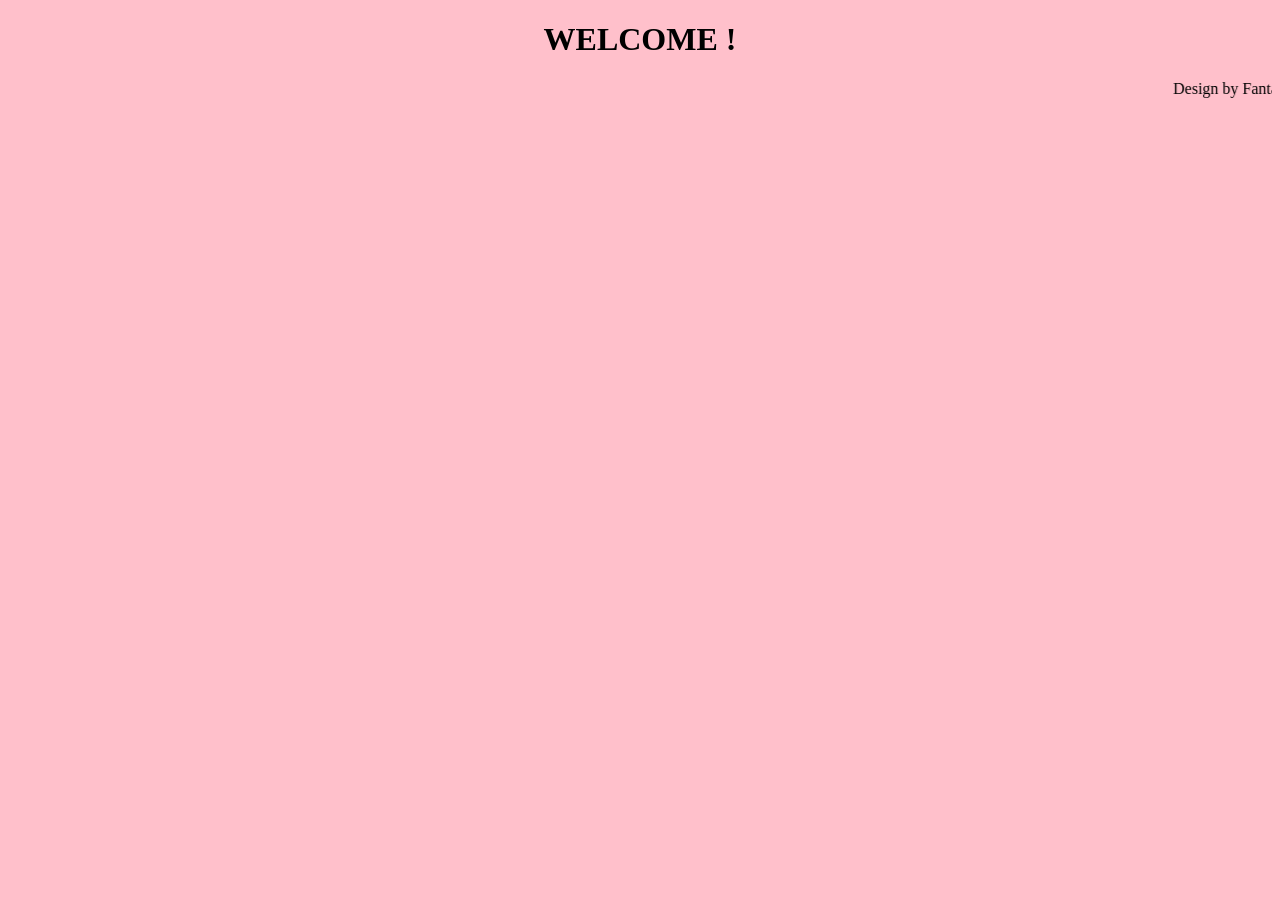
==== about.html @ 454a9cd2 "Create about.html" ====
<!DOCTYPE html>
<html lang="en">
  <head>
    <meta charset="UTF-8">
    <link rel="stylesheet" href="./style.css">
    <meta name="viewport" content="width=device-width, initial-scale=1.0">
    <title>Pen</title>
  </head>
  <body>
    <h1>WELCOME ! </h1>
    
  
    <marquee>Design by FantasticFour</marquee>
  </body>
</html>
---- style.css ----
ul{list-style-type-none;
  }

body{background-color: pink;
     border: 3 px solid gray;
  border-radius: 15 px; 
     padding:20 px 
    }

h1{text-align : center ;}

img {display: block;
  margin: auto;
  width: 30 %; 
    }
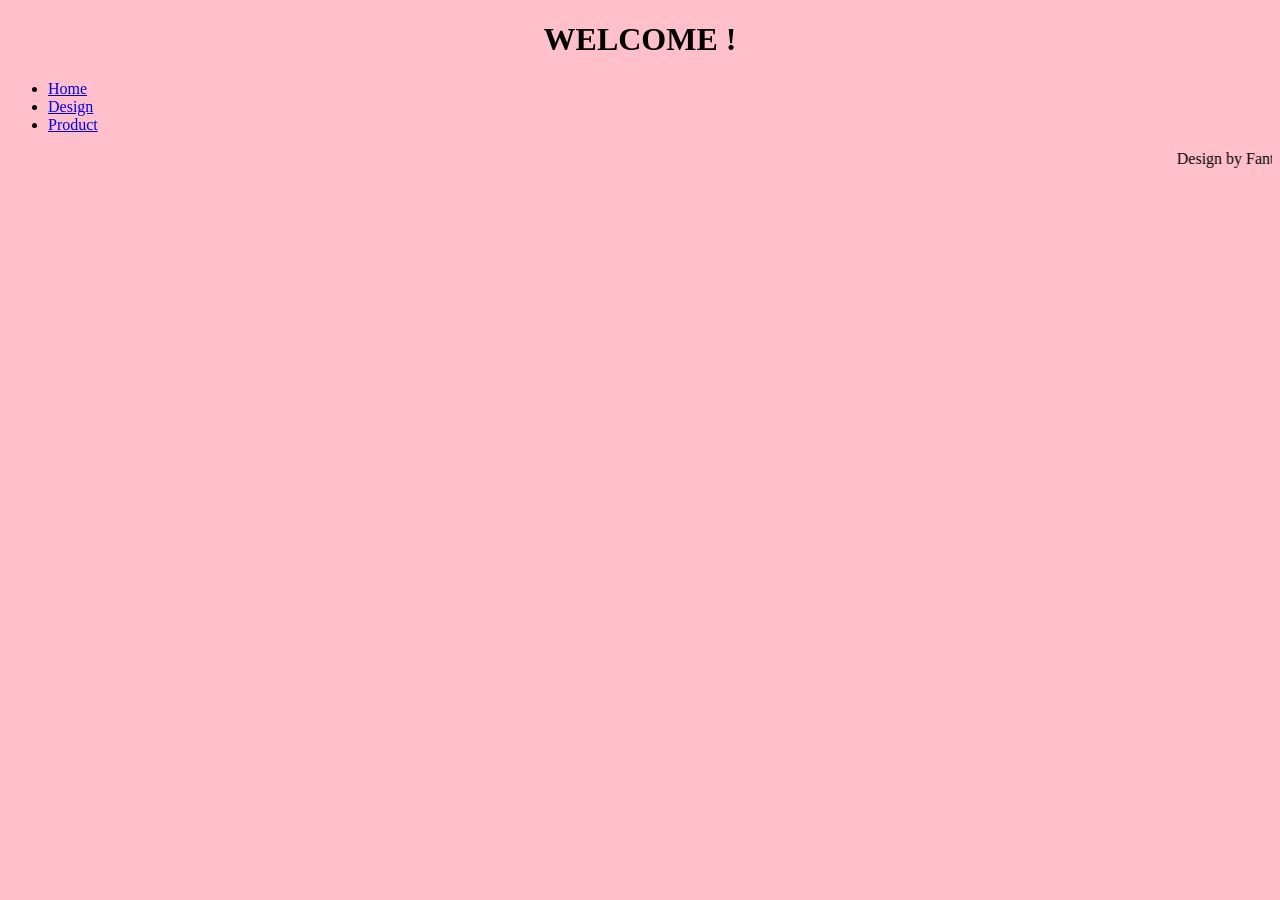
==== commit 8f06b929: "Update about.html" ====
--- a/about.html
+++ b/about.html
@@ -8,6 +8,11 @@
   </head>
   <body>
     <h1>WELCOME ! </h1>
+     <ul>
+      <li><a href="index.html">Home</a></li>
+       <li><a href="design.html">Design</a></li>
+       <li><a href="about.html">Product</a></li>
+    </ul>
     
   
     <marquee>Design by FantasticFour</marquee>
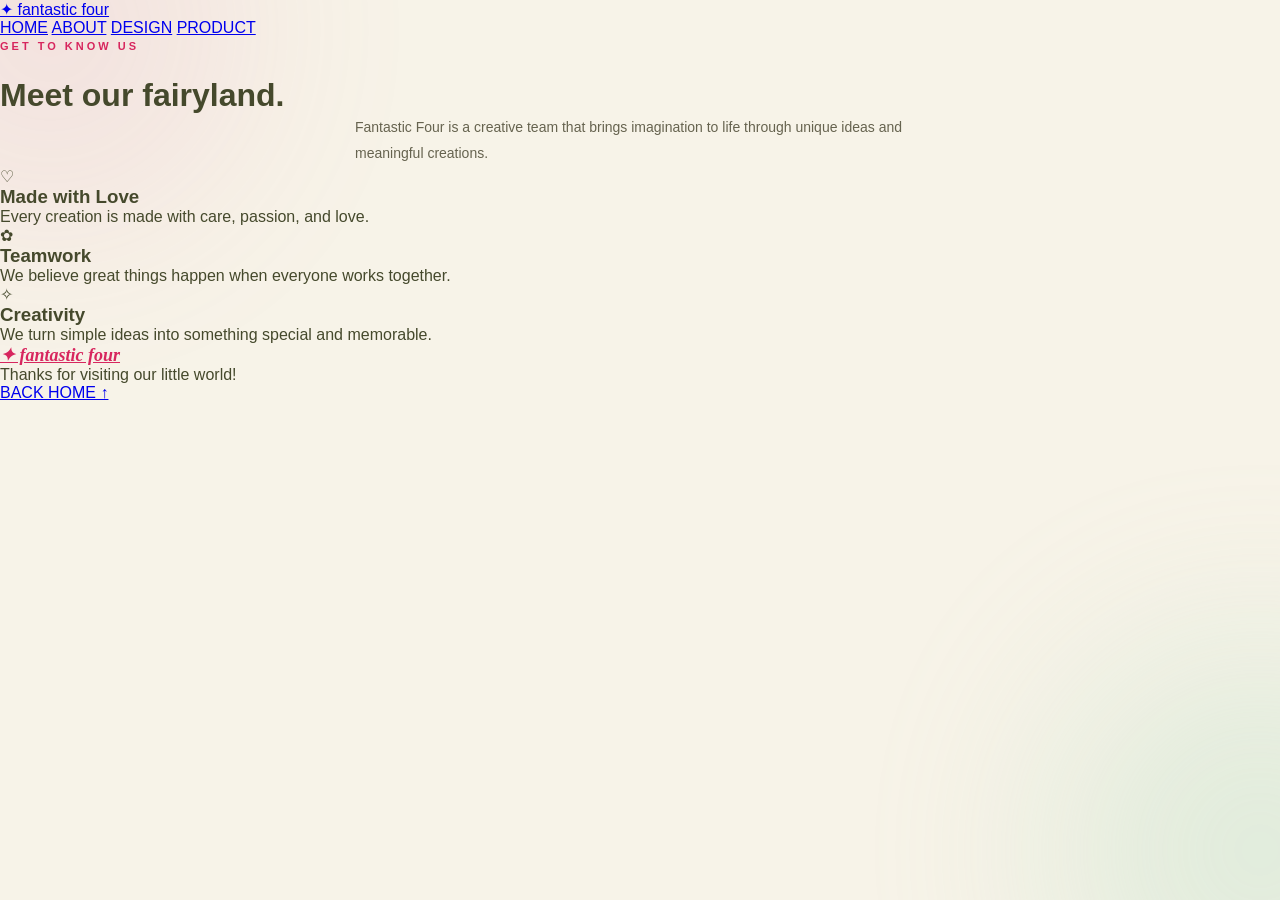
==== commit 10a66014: "Update about.html" ====
--- a/about.html
+++ b/about.html
@@ -1,20 +1,59 @@
 <!DOCTYPE html>
 <html lang="en">
-  <head>
-    <meta charset="UTF-8">
-    <link rel="stylesheet" href="./style.css">
-    <meta name="viewport" content="width=device-width, initial-scale=1.0">
-    <title>Pen</title>
-  </head>
-  <body>
-    <h1>WELCOME ! </h1>
-     <ul>
-      <li><a href="index.html">Home</a></li>
-       <li><a href="design.html">Design</a></li>
-       <li><a href="about.html">Product</a></li>
-    </ul>
-    
-  
-    <marquee>Design by FantasticFour</marquee>
-  </body>
+<head>
+  <meta charset="UTF-8">
+  <meta name="viewport" content="width=device-width, initial-scale=1.0">
+  <title>About Us | Fantastic Four</title>
+  <link rel="stylesheet" href="style.css">
+</head>
+<body>
+  <header class="site-header">
+    <a class="brand" href="index.html">✦ fantastic four</a>
+    <nav class="nav-pills">
+      <a class="nav-pill" href="index.html">HOME</a>
+      <a class="nav-pill active" href="about.html">ABOUT</a>
+      <a class="nav-pill" href="design.html">DESIGN</a>
+      <a class="nav-pill" href="product.html">PRODUCT</a>
+    </nav>
+  </header>
+
+  <main class="section-wrap intro-section">
+    <p class="eyebrow">GET TO KNOW US</p>
+    <h1>Meet our <span>fairyland.</span></h1>
+
+    <!-- P1: TULIS PERKENALAN FANTASTIC FOUR -->
+    <p class="section-description">
+      Fantastic Four is a creative team that brings imagination to life through unique ideas and meaningful creations.
+    </p>
+
+    <div class="value-grid">
+      <article class="value-card pink-card">
+        <span class="value-icon">♡</span>
+        <h3>Made with Love</h3>
+        <!-- P2: TULIS FILOSOFI PERTAMA -->
+        <p>Every creation is made with care, passion, and love.</p>
+      </article>
+
+      <article class="value-card green-card">
+        <span class="value-icon">✿</span>
+        <h3>Teamwork</h3>
+        <!-- P3: TULIS FILOSOFI KERJA SAMA -->
+        <p>We believe great things happen when everyone works together.</p>
+      </article>
+
+      <article class="value-card olive-card">
+        <span class="value-icon">✧</span>
+        <h3>Creativity</h3>
+        <!-- P4: TULIS FILOSOFI KREATIVITAS -->
+        <p>We turn simple ideas into something special and memorable.</p>
+      </article>
+    </div>
+  </main>
+
+  <footer class="site-footer">
+    <a class="footer-brand" href="index.html">✦ fantastic four</a>
+    <p>Thanks for visiting our little world!</p>
+    <a class="back-to-top" href="index.html">BACK HOME ↑</a>
+  </footer>
+</body>
 </html>
--- a/style.css
+++ b/style.css
@@ -1,15 +1,949 @@
-ul{list-style-type-none;
-  }
-
-body{background-color: pink;
-     border: 3 px solid gray;
-  border-radius: 15 px; 
-     padding:20 px 
-    }
-
-h1{text-align : center ;}
-
-img {display: block;
-  margin: auto;
-  width: 30 %; 
-    }
+/* =========================================
+   FANTASTIC FOUR - FAIRYCORE WEBSITE
+   ========================================= */
+
+/* COLOR PALETTE */
+
+:root {
+    --amaranth: #D7265E;
+    --thulian-pink: #DE6FA1;
+    --brook-green: #ACDCC0;
+    --chalk: #F7F3E8;
+    --pomelo-olive: #777B43;
+
+    --dark-olive: #45492C;
+    --soft-pink: #F9E5EC;
+    --white: #FFFCF7;
+}
+
+
+/* RESET */
+
+* {
+    margin: 0;
+    padding: 0;
+    box-sizing: border-box;
+}
+
+html {
+    scroll-behavior: smooth;
+    scroll-padding-top: 25px;
+}
+
+body {
+    min-height: 100vh;
+    background: var(--chalk);
+    color: var(--dark-olive);
+    font-family: "DM Sans", sans-serif;
+    overflow-x: hidden;
+    position: relative;
+}
+
+
+/* BACKGROUND */
+
+body::before {
+    content: "";
+    position: fixed;
+    width: 380px;
+    height: 380px;
+    top: -160px;
+    left: -140px;
+    border-radius: 50%;
+    background: var(--thulian-pink);
+    opacity: 0.13;
+    filter: blur(100px);
+    pointer-events: none;
+    z-index: -1;
+}
+
+body::after {
+    content: "";
+    position: fixed;
+    width: 400px;
+    height: 400px;
+    right: -180px;
+    bottom: -150px;
+    border-radius: 50%;
+    background: var(--brook-green);
+    opacity: 0.3;
+    filter: blur(100px);
+    pointer-events: none;
+    z-index: -1;
+}
+
+
+/* FLOATING SPARKLES */
+
+.sparkle {
+    position: fixed;
+    color: var(--thulian-pink);
+    pointer-events: none;
+    z-index: 0;
+    animation: twinkle 3s ease-in-out infinite;
+}
+
+.sparkle-1 {
+    top: 25%;
+    left: 4%;
+    font-size: 30px;
+}
+
+.sparkle-2 {
+    top: 65%;
+    right: 5%;
+    font-size: 24px;
+    animation-delay: 1s;
+}
+
+.sparkle-3 {
+    top: 15%;
+    right: 12%;
+    font-size: 19px;
+    animation-delay: 1.5s;
+}
+
+.sparkle-4 {
+    bottom: 12%;
+    left: 8%;
+    font-size: 25px;
+    animation-delay: 0.5s;
+}
+
+@keyframes twinkle {
+    0%, 100% {
+        opacity: 0.4;
+        transform: scale(0.85) rotate(0deg);
+    }
+
+    50% {
+        opacity: 1;
+        transform: scale(1.15) rotate(15deg);
+    }
+}
+
+
+/* NAVIGATION BAR */
+
+.navbar {
+    position: relative;
+    z-index: 5;
+    display: flex;
+    align-items: center;
+    justify-content: space-between;
+    gap: 25px;
+    padding: 25px 7%;
+}
+
+.logo {
+    display: flex;
+    align-items: center;
+    gap: 9px;
+    color: var(--amaranth);
+    text-decoration: none;
+    font-family: "Playfair Display", serif;
+    font-size: 22px;
+    font-weight: 700;
+    font-style: italic;
+    white-space: nowrap;
+}
+
+.logo-fairy {
+    font-size: 29px;
+    transition: transform 0.3s ease;
+}
+
+.logo:hover .logo-fairy {
+    transform: translateY(-4px) rotate(-10deg);
+}
+
+.logo-star {
+    color: var(--pomelo-olive);
+    font-size: 14px;
+}
+
+.nav-menu {
+    display: flex;
+    align-items: center;
+    justify-content: center;
+    gap: 5px;
+    padding: 6px;
+    border: 1px solid #777B4370;
+    border-radius: 100px;
+    background: #FFFCF7CC;
+    backdrop-filter: blur(12px);
+}
+
+.nav-btn {
+    padding: 11px 22px;
+    border-radius: 100px;
+    text-decoration: none;
+    color: var(--dark-olive);
+    font-size: 13px;
+    font-weight: 500;
+    transition: all 0.3s ease;
+}
+
+.nav-btn:hover,
+.nav-btn.active {
+    color: var(--white);
+    background: var(--amaranth);
+    box-shadow: 0 5px 15px #D7265E25;
+}
+
+
+/* HOME HERO */
+
+.hero {
+    min-height: 76vh;
+    display: grid;
+    grid-template-columns: 1.1fr 0.9fr;
+    align-items: center;
+    gap: 40px;
+    padding: 65px 10% 80px;
+    position: relative;
+    z-index: 1;
+}
+
+.hero-content {
+    max-width: 590px;
+    animation: fade-up 0.9s ease both;
+}
+
+@keyframes fade-up {
+    from {
+        opacity: 0;
+        transform: translateY(20px);
+    }
+
+    to {
+        opacity: 1;
+        transform: translateY(0);
+    }
+}
+
+.eyebrow {
+    color: var(--amaranth);
+    font-size: 11px;
+    font-weight: 600;
+    letter-spacing: 3px;
+    line-height: 1.8;
+    margin-bottom: 20px;
+}
+
+.hero h1 {
+    font-family: "Playfair Display", serif;
+    font-size: clamp(48px, 7vw, 88px);
+    line-height: 0.98;
+    letter-spacing: -3px;
+    font-weight: 700;
+    color: var(--amaranth);
+}
+
+.hero h1 span {
+    display: block;
+    color: var(--pomelo-olive);
+    font-style: italic;
+    margin-left: 55px;
+}
+
+.divider {
+    display: flex;
+    align-items: center;
+    gap: 12px;
+    color: var(--thulian-pink);
+    margin: 25px 0 20px;
+    font-size: 20px;
+}
+
+.divider span {
+    color: #777B4360;
+    font-size: 13px;
+}
+
+.hero-description {
+    max-width: 410px;
+    font-size: 14px;
+    line-height: 1.9;
+    color: #66634F;
+}
+
+.hero-buttons {
+    display: flex;
+    flex-wrap: wrap;
+    gap: 12px;
+    margin-top: 27px;
+}
+
+.button {
+    display: inline-flex;
+    align-items: center;
+    justify-content: center;
+    gap: 10px;
+    padding: 13px 23px;
+    border-radius: 100px;
+    text-decoration: none;
+    font-size: 12px;
+    font-weight: 600;
+    transition: all 0.3s ease;
+}
+
+.button:hover {
+    transform: translateY(-3px);
+}
+
+.primary {
+    background: var(--amaranth);
+    color: white;
+    box-shadow: 0 6px 18px #D7265E20;
+}
+
+.primary:hover {
+    background: #B91E4E;
+    box-shadow: 0 8px 22px #D7265E35;
+}
+
+.secondary {
+    border: 1px solid var(--pomelo-olive);
+    color: var(--pomelo-olive);
+    background: #FFFFFF70;
+}
+
+.secondary:hover {
+    background: var(--brook-green);
+    border-color: var(--brook-green);
+}
+
+.hero-note {
+    margin-top: 35px;
+    color: var(--pomelo-olive);
+    font-size: 9px;
+    letter-spacing: 2px;
+}
+
+
+/* FAIRY ART CARD */
+
+.hero-art {
+    display: flex;
+    align-items: center;
+    justify-content: center;
+    min-height: 400px;
+    position: relative;
+    animation: fade-up 1.2s ease both;
+}
+
+.fairy-card {
+    width: min(100%, 370px);
+    min-height: 340px;
+    position: relative;
+    display: flex;
+    flex-direction: column;
+    align-items: center;
+    justify-content: center;
+    border-radius: 48% 48% 43% 43%;
+    border: 1px solid #777B4370;
+    background:
+        radial-gradient(
+            circle at 50% 40%,
+            #F9E5EC 0%,
+            #F7F3E8 65%,
+            #ACDCC055 100%
+        );
+    box-shadow:
+        0 20px 60px #777B4310,
+        inset 0 0 30px #FFFFFF80;
+}
+
+.orbit {
+    position: absolute;
+    border: 1px solid #DE6FA170;
+    border-radius: 50%;
+    pointer-events: none;
+}
+
+.orbit-1 {
+    width: 390px;
+    height: 390px;
+    transform: rotate(-25deg);
+}
+
+.orbit-2 {
+    width: 320px;
+    height: 410px;
+    transform: rotate(35deg);
+    border-color: #777B4350;
+}
+
+.fairy-character {
+    font-size: clamp(95px, 13vw, 145px);
+    line-height: 1.4;
+    filter: drop-shadow(0 10px 12px #D7265E20);
+    animation: float 4s ease-in-out infinite;
+    z-index: 1;
+}
+
+@keyframes float {
+    0%, 100% {
+        transform: translateY(0) rotate(-3deg);
+    }
+
+    50% {
+        transform: translateY(-12px) rotate(3deg);
+    }
+}
+
+.art-star {
+    position: absolute;
+    color: var(--amaranth);
+}
+
+.star-1 {
+    top: 20%;
+    left: 20%;
+    font-size: 30px;
+}
+
+.star-2 {
+    top: 25%;
+    right: 18%;
+    font-size: 24px;
+}
+
+.star-3 {
+    bottom: 29%;
+    right: 20%;
+    font-size: 18px;
+}
+
+.art-caption {
+    margin-top: 4px;
+    font-size: 9px;
+    letter-spacing: 3px;
+    color: var(--pomelo-olive);
+}
+
+.emblem-caption {
+    font-family: "Playfair Display", serif;
+}
+
+.floating-tag {
+    position: absolute;
+    z-index: 2;
+    padding: 12px 17px;
+    border-radius: 100px;
+    background: var(--white);
+    border: 1px solid #777B4330;
+    color: var(--pomelo-olive);
+    font-size: 11px;
+    box-shadow: 0 8px 24px #777B4310;
+}
+
+.tag-1 {
+    top: 13%;
+    right: -1%;
+    transform: rotate(6deg);
+}
+
+.tag-2 {
+    bottom: 12%;
+    left: -2%;
+    transform: rotate(-5deg);
+}
+
+
+/* WELCOME SECTION */
+
+.welcome-section {
+    max-width: 800px;
+    margin: 0 auto;
+    padding: 60px 25px 100px;
+    text-align: center;
+    position: relative;
+    z-index: 1;
+}
+
+.welcome-section .eyebrow {
+    margin-bottom: 12px;
+}
+
+.welcome-section h2,
+.popup-card h2 {
+    font-family: "Playfair Display", serif;
+    font-size: clamp(30px, 5vw, 43px);
+    line-height: 1.25;
+    color: var(--dark-olive);
+    margin-bottom: 18px;
+}
+
+.welcome-section h2 span,
+.popup-card h2 span {
+    color: var(--amaranth);
+    font-style: italic;
+}
+
+.section-description {
+    max-width: 570px;
+    margin: 0 auto;
+    color: #66634F;
+    font-size: 14px;
+    line-height: 1.9;
+}
+
+.text-link {
+    display: inline-block;
+    margin-top: 23px;
+    text-decoration: none;
+    color: var(--amaranth);
+    font-size: 13px;
+    font-weight: 600;
+    border-bottom: 1px solid #D7265E50;
+    padding-bottom: 5px;
+}
+
+
+/* POPUP OVERLAY */
+
+.popup {
+    position: fixed;
+    inset: 0;
+    z-index: 20;
+    display: flex;
+    justify-content: center;
+    align-items: center;
+    padding: 20px;
+    overflow-y: auto;
+
+    background: #45492C80;
+    backdrop-filter: blur(8px);
+
+    opacity: 0;
+    visibility: hidden;
+    pointer-events: none;
+
+    transition:
+        opacity 0.3s ease,
+        visibility 0.3s ease;
+}
+
+.popup:target {
+    opacity: 1;
+    visibility: visible;
+    pointer-events: auto;
+}
+
+.popup-card {
+    width: 100%;
+    max-width: 550px;
+    max-height: 88vh;
+    overflow-y: auto;
+
+    padding: 38px;
+    position: relative;
+    text-align: center;
+
+    border-radius: 25px;
+    border: 1px solid #D7265E70;
+
+    background:
+        radial-gradient(
+            circle at top right,
+            #F9E5EC,
+            transparent 55%
+        ),
+        var(--chalk);
+
+    box-shadow: 0 25px 80px #00000020;
+
+    transform: translateY(20px) scale(0.97);
+    transition: transform 0.3s ease;
+}
+
+.popup:target .popup-card {
+    transform: translateY(0) scale(1);
+}
+
+.close-btn {
+    position: sticky;
+    float: right;
+    top: 0;
+    margin-top: -10px;
+    margin-right: -10px;
+    width: 35px;
+    height: 35px;
+    display: grid;
+    place-items: center;
+
+    border-radius: 50%;
+    background: #FFFFFFB0;
+    color: var(--amaranth);
+    text-decoration: none;
+    font-size: 25px;
+    line-height: 1;
+}
+
+.close-btn:hover {
+    background: var(--amaranth);
+    color: white;
+}
+
+.popup-decoration {
+    clear: both;
+    color: var(--thulian-pink);
+    font-size: 25px;
+    margin-bottom: 18px;
+}
+
+.popup-card .eyebrow {
+    margin-bottom: 10px;
+    font-size: 10px;
+}
+
+.popup-card h2 {
+    margin-bottom: 15px;
+}
+
+.popup-description {
+    max-width: 420px;
+    margin: 0 auto 25px;
+    color: #66634F;
+    font-size: 13px;
+    line-height: 1.9;
+}
+
+
+/* IMAGE PLACEHOLDERS */
+
+.image-placeholder,
+.product-image {
+    min-height: 180px;
+    display: flex;
+    flex-direction: column;
+    align-items: center;
+    justify-content: center;
+    gap: 8px;
+
+    margin: 22px 0;
+    padding: 25px;
+
+    border: 1px dashed #777B4380;
+    border-radius: 18px;
+
+    background:
+        radial-gradient(
+            circle at 50% 40%,
+            #F9E5EC,
+            #ACDCC055
+        );
+
+    color: var(--pomelo-olive);
+}
+
+.image-placeholder > span {
+    font-size: 45px;
+}
+
+.image-placeholder p,
+.product-image p {
+    font-size: 13px;
+    font-weight: 600;
+}
+
+.image-placeholder small,
+.product-image small {
+    max-width: 300px;
+    font-size: 11px;
+    line-height: 1.7;
+}
+
+.product-image {
+    background:
+        radial-gradient(
+            circle at 50% 40%,
+            #F9E5EC,
+            #FFFFFF80
+        );
+    border-color: #DE6FA180;
+}
+
+.product-emoji {
+    font-size: 65px;
+}
+
+
+/* DESIGN DESCRIPTION CARD */
+
+.info-card {
+    padding: 20px;
+    border-radius: 16px;
+    background: #ACDCC040;
+    border: 1px solid #ACDCC080;
+    text-align: left;
+    margin-bottom: 25px;
+}
+
+.info-card h3 {
+    color: var(--pomelo-olive);
+    font-family: "Playfair Display", serif;
+    font-size: 19px;
+    margin-bottom: 10px;
+}
+
+.info-card p {
+    color: #66634F;
+    font-size: 13px;
+    line-height: 1.9;
+}
+
+.back-button {
+    margin-top: 5px;
+}
+
+
+/* PRODUCT DETAILS */
+
+.product-popup {
+    border-color: #777B4370;
+}
+
+.product-name {
+    font-family: "Playfair Display", serif;
+    color: var(--amaranth);
+    font-size: 23px;
+    margin: 20px 0 10px;
+}
+
+.product-description {
+    max-width: 420px;
+    margin: 0 auto 25px;
+    color: #66634F;
+    font-size: 13px;
+    line-height: 1.9;
+}
+
+.product-details {
+    display: grid;
+    grid-template-columns: repeat(3, 1fr);
+    gap: 10px;
+    margin: 25px 0;
+}
+
+.product-details > div {
+    padding: 15px 8px;
+    background: #ACDCC040;
+    border-radius: 14px;
+}
+
+.product-details span {
+    color: var(--amaranth);
+    font-size: 22px;
+}
+
+.product-details p {
+    margin-top: 8px;
+    font-size: 10px;
+    color: var(--dark-olive);
+}
+
+
+/* FOOTER */
+
+.footer {
+    position: relative;
+    z-index: 1;
+    border-top: 1px solid #777B4330;
+    padding: 28px 20px;
+    text-align: center;
+    background: #FFFCF750;
+}
+
+.footer-brand {
+    font-family: "Playfair Display", serif;
+    font-weight: 700;
+    font-style: italic;
+    color: var(--amaranth);
+    font-size: 18px;
+}
+
+.footer > p {
+    color: var(--pomelo-olive);
+    font-size: 12px;
+    margin-top: 8px;
+}
+
+.copyright {
+    display: block;
+    margin-top: 18px;
+    color: #777B43A0;
+    font-size: 9px;
+    letter-spacing: 1.5px;
+}
+
+
+/* RESPONSIVE FOR MOBILE */
+
+@media (max-width: 850px) {
+    .navbar {
+        flex-direction: column;
+        padding: 22px 5%;
+        gap: 20px;
+    }
+
+    .nav-menu {
+        max-width: 100%;
+    }
+
+    .nav-btn {
+        padding: 10px 17px;
+        font-size: 12px;
+    }
+
+    .hero {
+        grid-template-columns: 1fr;
+        padding: 45px 7% 65px;
+        gap: 20px;
+    }
+
+    .hero-content {
+        margin: 0 auto;
+        text-align: center;
+    }
+
+    .hero h1 span {
+        margin-left: 0;
+    }
+
+    .divider,
+    .hero-buttons {
+        justify-content: center;
+    }
+
+    .hero-description {
+        margin: 0 auto;
+    }
+
+    .hero-note {
+        font-size: 8px;
+    }
+
+    .hero-art {
+        min-height: 380px;
+        margin-top: 10px;
+    }
+
+    .fairy-card {
+        width: 300px;
+        min-height: 300px;
+    }
+
+    .orbit-1 {
+        width: 320px;
+        height: 320px;
+    }
+
+    .orbit-2 {
+        width: 260px;
+        height: 350px;
+    }
+
+    .tag-1 {
+        right: 0;
+    }
+
+    .tag-2 {
+        left: 0;
+    }
+}
+
+@media (max-width: 480px) {
+    .logo {
+        font-size: 20px;
+    }
+
+    .nav-menu {
+        gap: 0;
+        padding: 5px;
+    }
+
+    .nav-btn {
+        padding: 10px 14px;
+        font-size: 11px;
+    }
+
+    .hero {
+        padding-top: 35px;
+    }
+
+    .hero h1 {
+        font-size: 48px;
+        letter-spacing: -2px;
+    }
+
+    .hero-description {
+        font-size: 13px;
+    }
+
+    .hero-art {
+        min-height: 330px;
+    }
+
+    .fairy-card {
+        width: 255px;
+        min-height: 265px;
+    }
+
+    .orbit-1 {
+        width: 275px;
+        height: 275px;
+    }
+
+    .orbit-2 {
+        width: 225px;
+        height: 310px;
+    }
+
+    .fairy-character {
+        font-size: 100px;
+    }
+
+    .floating-tag {
+        font-size: 9px;
+        padding: 10px 12px;
+    }
+
+    .welcome-section {
+        padding: 45px 22px 70px;
+    }
+
+    .popup {
+        padding: 12px;
+    }
+
+    .popup-card {
+        padding: 30px 20px;
+        border-radius: 20px;
+    }
+
+    .popup-card h2 {
+        font-size: 30px;
+    }
+
+    .product-details {
+        gap: 6px;
+    }
+
+    .product-details p {
+        font-size: 9px;
+    }
+}
+
+@media (prefers-reduced-motion: reduce) {
+    *,
+    *::before,
+    *::after {
+        animation-duration: 0.01ms !important;
+        animation-iteration-count: 1 !important;
+        scroll-behavior: auto !important;
+        transition-duration: 0.01ms !important;
+    }
+}
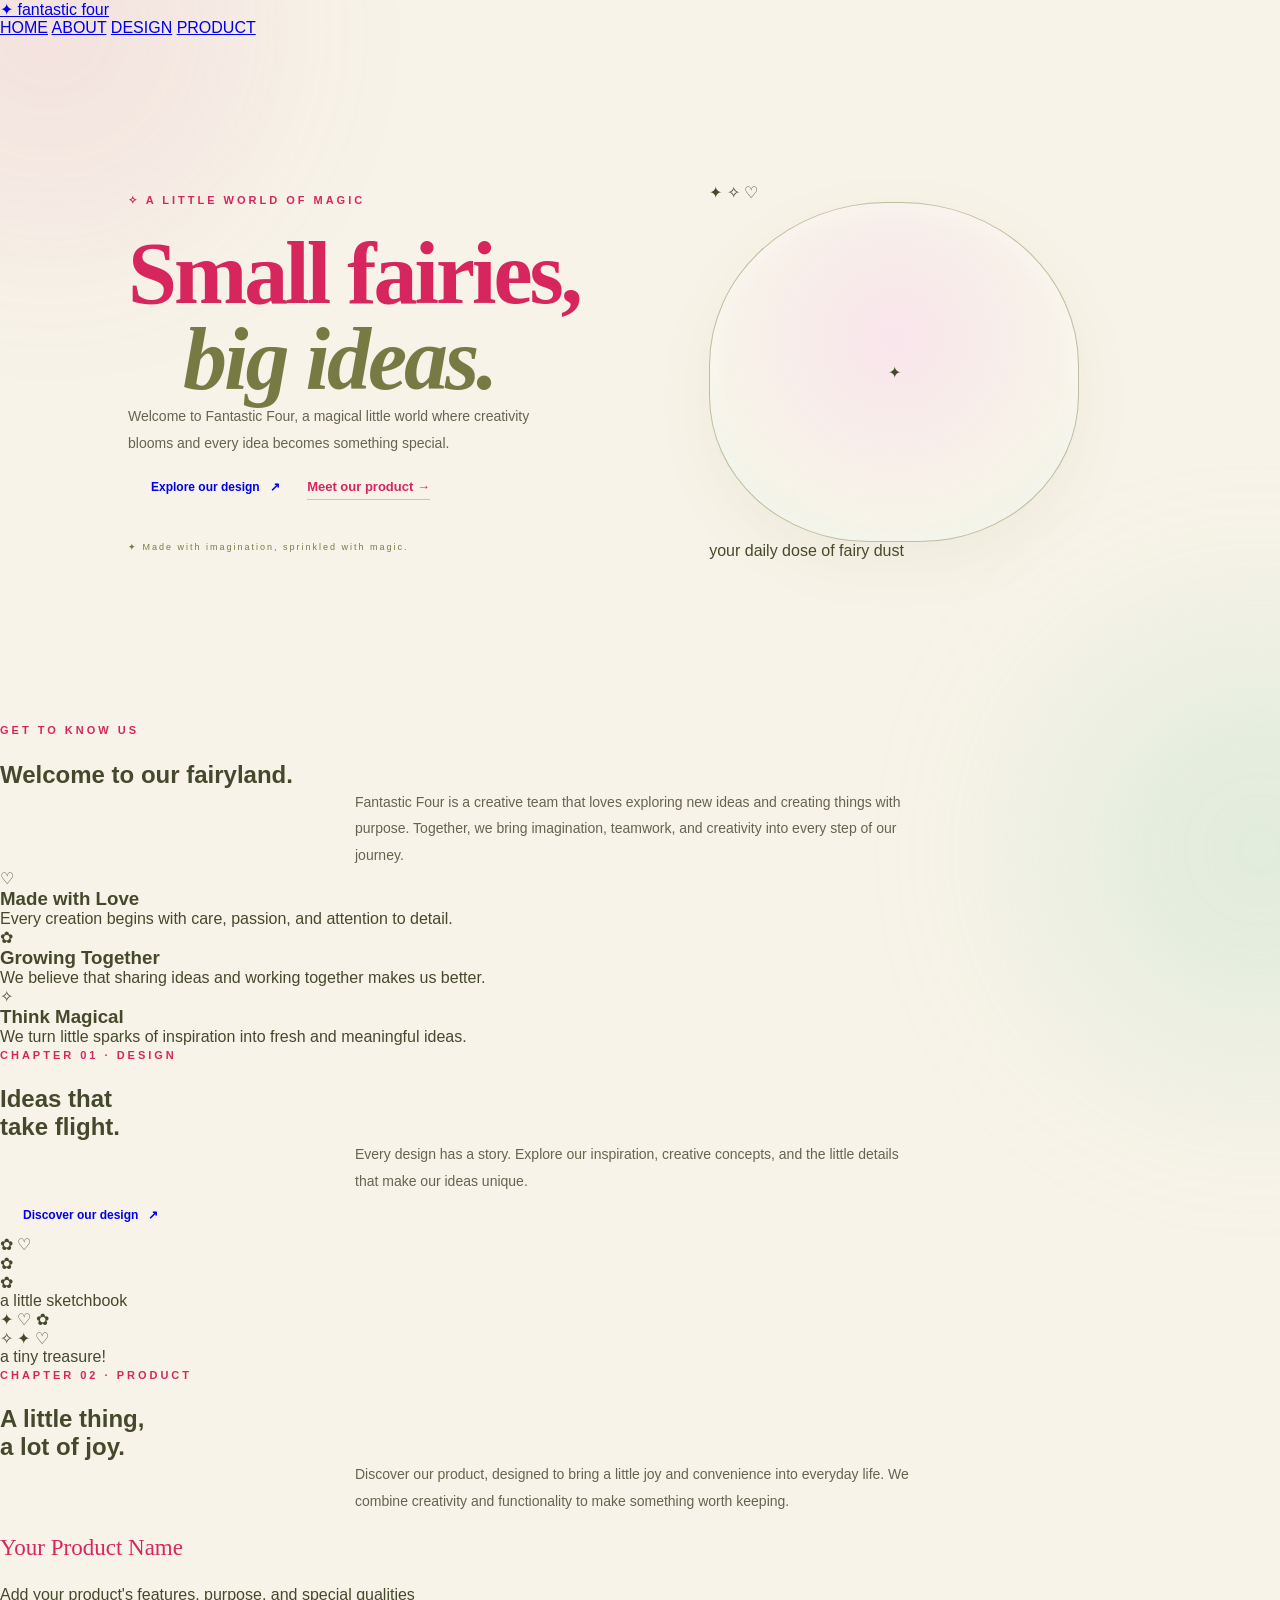
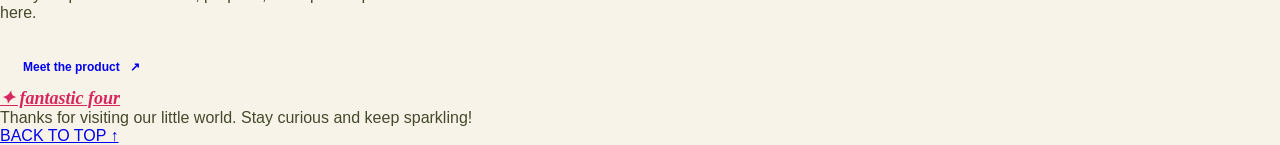
==== commit 41717869: "Update about.html" ====
--- a/about.html
+++ b/about.html
@@ -3,57 +3,207 @@
 <head>
   <meta charset="UTF-8">
   <meta name="viewport" content="width=device-width, initial-scale=1.0">
-  <title>About Us | Fantastic Four</title>
+  <title>Fantastic Four | Home</title>
   <link rel="stylesheet" href="style.css">
 </head>
 <body>
+
+  <!-- NAVIGATION -->
   <header class="site-header">
-    <a class="brand" href="index.html">✦ fantastic four</a>
+    <a class="brand" href="index.html">
+      <span class="brand-icon">✦</span>
+      fantastic four
+    </a>
+
     <nav class="nav-pills">
-      <a class="nav-pill" href="index.html">HOME</a>
-      <a class="nav-pill active" href="about.html">ABOUT</a>
+      <a class="nav-pill active" href="index.html">HOME</a>
+      <a class="nav-pill" href="about.html">ABOUT</a>
       <a class="nav-pill" href="design.html">DESIGN</a>
       <a class="nav-pill" href="product.html">PRODUCT</a>
     </nav>
   </header>
 
-  <main class="section-wrap intro-section">
-    <p class="eyebrow">GET TO KNOW US</p>
-    <h1>Meet our <span>fairyland.</span></h1>
-
-    <!-- P1: TULIS PERKENALAN FANTASTIC FOUR -->
-    <p class="section-description">
-      Fantastic Four is a creative team that brings imagination to life through unique ideas and meaningful creations.
-    </p>
-
-    <div class="value-grid">
-      <article class="value-card pink-card">
-        <span class="value-icon">♡</span>
-        <h3>Made with Love</h3>
-        <!-- P2: TULIS FILOSOFI PERTAMA -->
-        <p>Every creation is made with care, passion, and love.</p>
-      </article>
-
-      <article class="value-card green-card">
-        <span class="value-icon">✿</span>
-        <h3>Teamwork</h3>
-        <!-- P3: TULIS FILOSOFI KERJA SAMA -->
-        <p>We believe great things happen when everyone works together.</p>
-      </article>
-
-      <article class="value-card olive-card">
-        <span class="value-icon">✧</span>
-        <h3>Creativity</h3>
-        <!-- P4: TULIS FILOSOFI KREATIVITAS -->
-        <p>We turn simple ideas into something special and memorable.</p>
-      </article>
-    </div>
+  <main>
+
+    <!-- HOME HERO -->
+    <section class="hero section-wrap" id="home">
+      <div class="hero-copy">
+        <p class="eyebrow">✧ A LITTLE WORLD OF MAGIC</p>
+
+        <h1>Small fairies,<br><span>big ideas.</span></h1>
+
+        <!-- P1: TAGLINE WEBSITE -->
+        <p class="hero-description">
+          Welcome to Fantastic Four, a magical little world where creativity blooms and every idea becomes something special.
+        </p>
+
+        <div class="hero-actions">
+          <a class="button button-primary" href="design.html">
+            Explore our design <span>↗</span>
+          </a>
+
+          <a class="text-link" href="product.html">
+            Meet our product →
+          </a>
+        </div>
+
+        <div class="hero-note">
+          <span class="note-sparkle">✦</span>
+          Made with imagination, sprinkled with magic.
+        </div>
+      </div>
+
+      <!-- FAIRY DECORATION -->
+      <div class="fairy-stage">
+        <span class="floating-star star-a">✦</span>
+        <span class="floating-star star-b">✧</span>
+        <span class="floating-heart">♡</span>
+
+        <div class="fairy-card">
+          <div class="fairy-wings wing-left"></div>
+          <div class="fairy-wings wing-right"></div>
+          <div class="fairy-hair"></div>
+
+          <div class="fairy-face">
+            <span class="eye eye-left"></span>
+            <span class="eye eye-right"></span>
+            <span class="blush blush-left"></span>
+            <span class="blush blush-right"></span>
+            <span class="fairy-smile"></span>
+          </div>
+
+          <div class="fairy-bangs"></div>
+          <div class="fairy-body"></div>
+          <div class="fairy-skirt"></div>
+          <div class="fairy-legs"></div>
+          <div class="fairy-wand"><span>✦</span></div>
+        </div>
+
+        <div class="stage-caption">
+          <span class="caption-dot"></span>
+          your daily dose of fairy dust
+        </div>
+      </div>
+    </section>
+
+    <!-- INTRODUCTION -->
+    <section class="intro-section section-wrap">
+      <div class="section-heading">
+        <p class="eyebrow">GET TO KNOW US</p>
+        <h2>Welcome to our <span>fairyland.</span></h2>
+      </div>
+
+      <!-- P2: PERKENALAN FANTASTIC FOUR -->
+      <p class="section-description">
+        Fantastic Four is a creative team that loves exploring new ideas and creating things with purpose. Together, we bring imagination, teamwork, and creativity into every step of our journey.
+      </p>
+
+      <div class="value-grid">
+        <article class="value-card pink-card">
+          <span class="value-icon">♡</span>
+          <h3>Made with Love</h3>
+          <!-- P3: FILOSOFI LOVE -->
+          <p>Every creation begins with care, passion, and attention to detail.</p>
+        </article>
+
+        <article class="value-card green-card">
+          <span class="value-icon">✿</span>
+          <h3>Growing Together</h3>
+          <!-- P4: FILOSOFI TEAMWORK -->
+          <p>We believe that sharing ideas and working together makes us better.</p>
+        </article>
+
+        <article class="value-card olive-card">
+          <span class="value-icon">✧</span>
+          <h3>Think Magical</h3>
+          <!-- P5: FILOSOFI CREATIVITY -->
+          <p>We turn little sparks of inspiration into fresh and meaningful ideas.</p>
+        </article>
+      </div>
+    </section>
+
+    <!-- DESIGN PREVIEW -->
+    <section class="feature-section section-wrap">
+      <div class="feature-copy">
+        <p class="eyebrow">CHAPTER 01 · DESIGN</p>
+        <h2>Ideas that<br><span>take flight.</span></h2>
+
+        <!-- P6: PENGANTAR DESIGN -->
+        <p class="section-description left">
+          Every design has a story. Explore our inspiration, creative concepts, and the little details that make our ideas unique.
+        </p>
+
+        <a class="button button-outline" href="design.html">
+          Discover our design <span>↗</span>
+        </a>
+      </div>
+
+      <div class="design-art">
+        <div class="art-paper">
+          <span class="paper-sticker sticker-one">✿</span>
+          <span class="paper-sticker sticker-two">♡</span>
+          <div class="design-sun"></div>
+          <div class="design-flower flower-one">✿</div>
+          <div class="design-flower flower-two">✿</div>
+          <div class="design-ribbon">a little sketchbook</div>
+          <div class="design-lines"><i></i><i></i><i></i></div>
+        </div>
+      </div>
+    </section>
+
+    <!-- PRODUCT PREVIEW -->
+    <section class="product-section section-wrap">
+      <div class="product-art">
+        <div class="product-halo"></div>
+        <div class="product-charm">
+          <div class="charm-ring"></div>
+          <div class="charm-loop"></div>
+          <div class="charm-body">
+            <span class="charm-star">✦</span>
+            <span class="charm-face">♡</span>
+            <span class="charm-flower">✿</span>
+          </div>
+        </div>
+        <span class="product-sparkle sparkle-one">✧</span>
+        <span class="product-sparkle sparkle-two">✦</span>
+        <span class="product-sparkle sparkle-three">♡</span>
+        <div class="product-tag">a tiny treasure!</div>
+      </div>
+
+      <div class="product-copy">
+        <p class="eyebrow">CHAPTER 02 · PRODUCT</p>
+        <h2>A little thing,<br><span>a lot of joy.</span></h2>
+
+        <!-- P7: PENGANTAR PRODUK -->
+        <p class="section-description left">
+          Discover our product, designed to bring a little joy and convenience into everyday life. We combine creativity and functionality to make something worth keeping.
+        </p>
+
+        <!-- GANTI DENGAN NAMA PRODUK -->
+        <div class="product-name">Your Product Name</div>
+
+        <!-- P8: DESKRIPSI SINGKAT PRODUK -->
+        <p class="product-details">
+          Add your product's features, purpose, and special qualities here.
+        </p>
+
+        <a class="button button-primary" href="product.html">
+          Meet the product <span>↗</span>
+        </a>
+      </div>
+    </section>
+
   </main>
 
+  <!-- FOOTER -->
   <footer class="site-footer">
     <a class="footer-brand" href="index.html">✦ fantastic four</a>
-    <p>Thanks for visiting our little world!</p>
-    <a class="back-to-top" href="index.html">BACK HOME ↑</a>
+
+    <!-- P9: KALIMAT PENUTUP -->
+    <p>Thanks for visiting our little world. Stay curious and keep sparkling!</p>
+
+    <a class="back-to-top" href="#home">BACK TO TOP ↑</a>
   </footer>
+
 </body>
 </html>
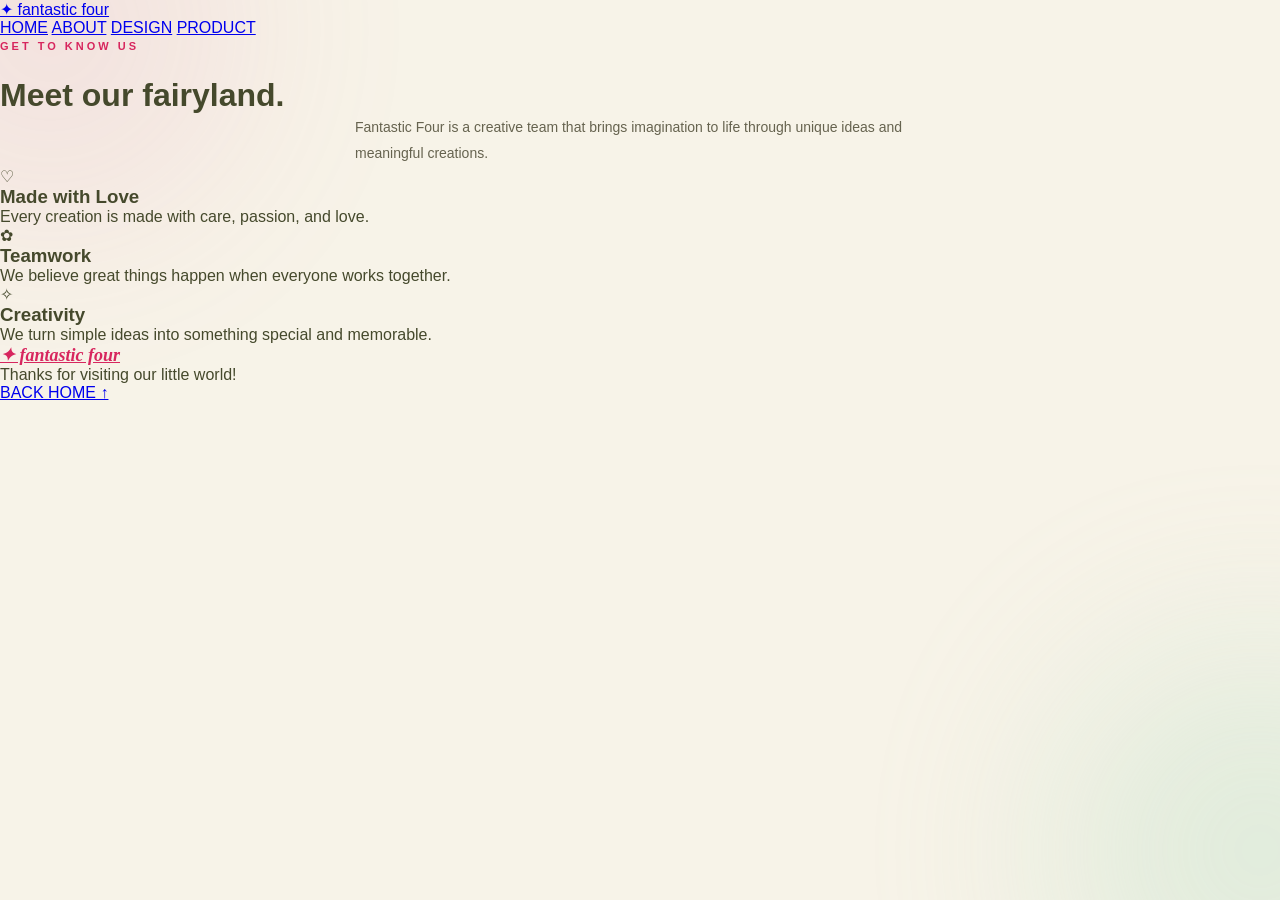
==== commit 415f6a73: "Update about.html" ====
--- a/about.html
+++ b/about.html
@@ -3,207 +3,57 @@
 <head>
   <meta charset="UTF-8">
   <meta name="viewport" content="width=device-width, initial-scale=1.0">
-  <title>Fantastic Four | Home</title>
+  <title>About Us | Fantastic Four</title>
   <link rel="stylesheet" href="style.css">
 </head>
 <body>
-
-  <!-- NAVIGATION -->
   <header class="site-header">
-    <a class="brand" href="index.html">
-      <span class="brand-icon">✦</span>
-      fantastic four
-    </a>
-
+    <a class="brand" href="index.html">✦ fantastic four</a>
     <nav class="nav-pills">
-      <a class="nav-pill active" href="index.html">HOME</a>
-      <a class="nav-pill" href="about.html">ABOUT</a>
+      <a class="nav-pill" href="index.html">HOME</a>
+      <a class="nav-pill active" href="about.html">ABOUT</a>
       <a class="nav-pill" href="design.html">DESIGN</a>
       <a class="nav-pill" href="product.html">PRODUCT</a>
     </nav>
   </header>
 
-  <main>
+  <main class="section-wrap intro-section">
+    <p class="eyebrow">GET TO KNOW US</p>
+    <h1>Meet our <span>fairyland.</span></h1>
 
-    <!-- HOME HERO -->
-    <section class="hero section-wrap" id="home">
-      <div class="hero-copy">
-        <p class="eyebrow">✧ A LITTLE WORLD OF MAGIC</p>
+    <!-- P1: TULIS PERKENALAN FANTASTIC FOUR -->
+    <p class="section-description">
+      Fantastic Four is a creative team that brings imagination to life through unique ideas and meaningful creations.
+    </p>
 
-        <h1>Small fairies,<br><span>big ideas.</span></h1>
+    <div class="value-grid">
+      <article class="value-card pink-card">
+        <span class="value-icon">♡</span>
+        <h3>Made with Love</h3>
+        <!-- P2: TULIS FILOSOFI PERTAMA -->
+        <p>Every creation is made with care, passion, and love.</p>
+      </article>
 
-        <!-- P1: TAGLINE WEBSITE -->
-        <p class="hero-description">
-          Welcome to Fantastic Four, a magical little world where creativity blooms and every idea becomes something special.
-        </p>
+      <article class="value-card green-card">
+        <span class="value-icon">✿</span>
+        <h3>Teamwork</h3>
+        <!-- P3: TULIS FILOSOFI KERJA SAMA -->
+        <p>We believe great things happen when everyone works together.</p>
+      </article>
 
-        <div class="hero-actions">
-          <a class="button button-primary" href="design.html">
-            Explore our design <span>↗</span>
-          </a>
-
-          <a class="text-link" href="product.html">
-            Meet our product →
-          </a>
-        </div>
-
-        <div class="hero-note">
-          <span class="note-sparkle">✦</span>
-          Made with imagination, sprinkled with magic.
-        </div>
-      </div>
-
-      <!-- FAIRY DECORATION -->
-      <div class="fairy-stage">
-        <span class="floating-star star-a">✦</span>
-        <span class="floating-star star-b">✧</span>
-        <span class="floating-heart">♡</span>
-
-        <div class="fairy-card">
-          <div class="fairy-wings wing-left"></div>
-          <div class="fairy-wings wing-right"></div>
-          <div class="fairy-hair"></div>
-
-          <div class="fairy-face">
-            <span class="eye eye-left"></span>
-            <span class="eye eye-right"></span>
-            <span class="blush blush-left"></span>
-            <span class="blush blush-right"></span>
-            <span class="fairy-smile"></span>
-          </div>
-
-          <div class="fairy-bangs"></div>
-          <div class="fairy-body"></div>
-          <div class="fairy-skirt"></div>
-          <div class="fairy-legs"></div>
-          <div class="fairy-wand"><span>✦</span></div>
-        </div>
-
-        <div class="stage-caption">
-          <span class="caption-dot"></span>
-          your daily dose of fairy dust
-        </div>
-      </div>
-    </section>
-
-    <!-- INTRODUCTION -->
-    <section class="intro-section section-wrap">
-      <div class="section-heading">
-        <p class="eyebrow">GET TO KNOW US</p>
-        <h2>Welcome to our <span>fairyland.</span></h2>
-      </div>
-
-      <!-- P2: PERKENALAN FANTASTIC FOUR -->
-      <p class="section-description">
-        Fantastic Four is a creative team that loves exploring new ideas and creating things with purpose. Together, we bring imagination, teamwork, and creativity into every step of our journey.
-      </p>
-
-      <div class="value-grid">
-        <article class="value-card pink-card">
-          <span class="value-icon">♡</span>
-          <h3>Made with Love</h3>
-          <!-- P3: FILOSOFI LOVE -->
-          <p>Every creation begins with care, passion, and attention to detail.</p>
-        </article>
-
-        <article class="value-card green-card">
-          <span class="value-icon">✿</span>
-          <h3>Growing Together</h3>
-          <!-- P4: FILOSOFI TEAMWORK -->
-          <p>We believe that sharing ideas and working together makes us better.</p>
-        </article>
-
-        <article class="value-card olive-card">
-          <span class="value-icon">✧</span>
-          <h3>Think Magical</h3>
-          <!-- P5: FILOSOFI CREATIVITY -->
-          <p>We turn little sparks of inspiration into fresh and meaningful ideas.</p>
-        </article>
-      </div>
-    </section>
-
-    <!-- DESIGN PREVIEW -->
-    <section class="feature-section section-wrap">
-      <div class="feature-copy">
-        <p class="eyebrow">CHAPTER 01 · DESIGN</p>
-        <h2>Ideas that<br><span>take flight.</span></h2>
-
-        <!-- P6: PENGANTAR DESIGN -->
-        <p class="section-description left">
-          Every design has a story. Explore our inspiration, creative concepts, and the little details that make our ideas unique.
-        </p>
-
-        <a class="button button-outline" href="design.html">
-          Discover our design <span>↗</span>
-        </a>
-      </div>
-
-      <div class="design-art">
-        <div class="art-paper">
-          <span class="paper-sticker sticker-one">✿</span>
-          <span class="paper-sticker sticker-two">♡</span>
-          <div class="design-sun"></div>
-          <div class="design-flower flower-one">✿</div>
-          <div class="design-flower flower-two">✿</div>
-          <div class="design-ribbon">a little sketchbook</div>
-          <div class="design-lines"><i></i><i></i><i></i></div>
-        </div>
-      </div>
-    </section>
-
-    <!-- PRODUCT PREVIEW -->
-    <section class="product-section section-wrap">
-      <div class="product-art">
-        <div class="product-halo"></div>
-        <div class="product-charm">
-          <div class="charm-ring"></div>
-          <div class="charm-loop"></div>
-          <div class="charm-body">
-            <span class="charm-star">✦</span>
-            <span class="charm-face">♡</span>
-            <span class="charm-flower">✿</span>
-          </div>
-        </div>
-        <span class="product-sparkle sparkle-one">✧</span>
-        <span class="product-sparkle sparkle-two">✦</span>
-        <span class="product-sparkle sparkle-three">♡</span>
-        <div class="product-tag">a tiny treasure!</div>
-      </div>
-
-      <div class="product-copy">
-        <p class="eyebrow">CHAPTER 02 · PRODUCT</p>
-        <h2>A little thing,<br><span>a lot of joy.</span></h2>
-
-        <!-- P7: PENGANTAR PRODUK -->
-        <p class="section-description left">
-          Discover our product, designed to bring a little joy and convenience into everyday life. We combine creativity and functionality to make something worth keeping.
-        </p>
-
-        <!-- GANTI DENGAN NAMA PRODUK -->
-        <div class="product-name">Your Product Name</div>
-
-        <!-- P8: DESKRIPSI SINGKAT PRODUK -->
-        <p class="product-details">
-          Add your product's features, purpose, and special qualities here.
-        </p>
-
-        <a class="button button-primary" href="product.html">
-          Meet the product <span>↗</span>
-        </a>
-      </div>
-    </section>
-
+      <article class="value-card olive-card">
+        <span class="value-icon">✧</span>
+        <h3>Creativity</h3>
+        <!-- P4: TULIS FILOSOFI KREATIVITAS -->
+        <p>We turn simple ideas into something special and memorable.</p>
+      </article>
+    </div>
   </main>
 
-  <!-- FOOTER -->
   <footer class="site-footer">
     <a class="footer-brand" href="index.html">✦ fantastic four</a>
-
-    <!-- P9: KALIMAT PENUTUP -->
-    <p>Thanks for visiting our little world. Stay curious and keep sparkling!</p>
-
-    <a class="back-to-top" href="#home">BACK TO TOP ↑</a>
+    <p>Thanks for visiting our little world!</p>
+    <a class="back-to-top" href="index.html">BACK HOME ↑</a>
   </footer>
-
 </body>
 </html>
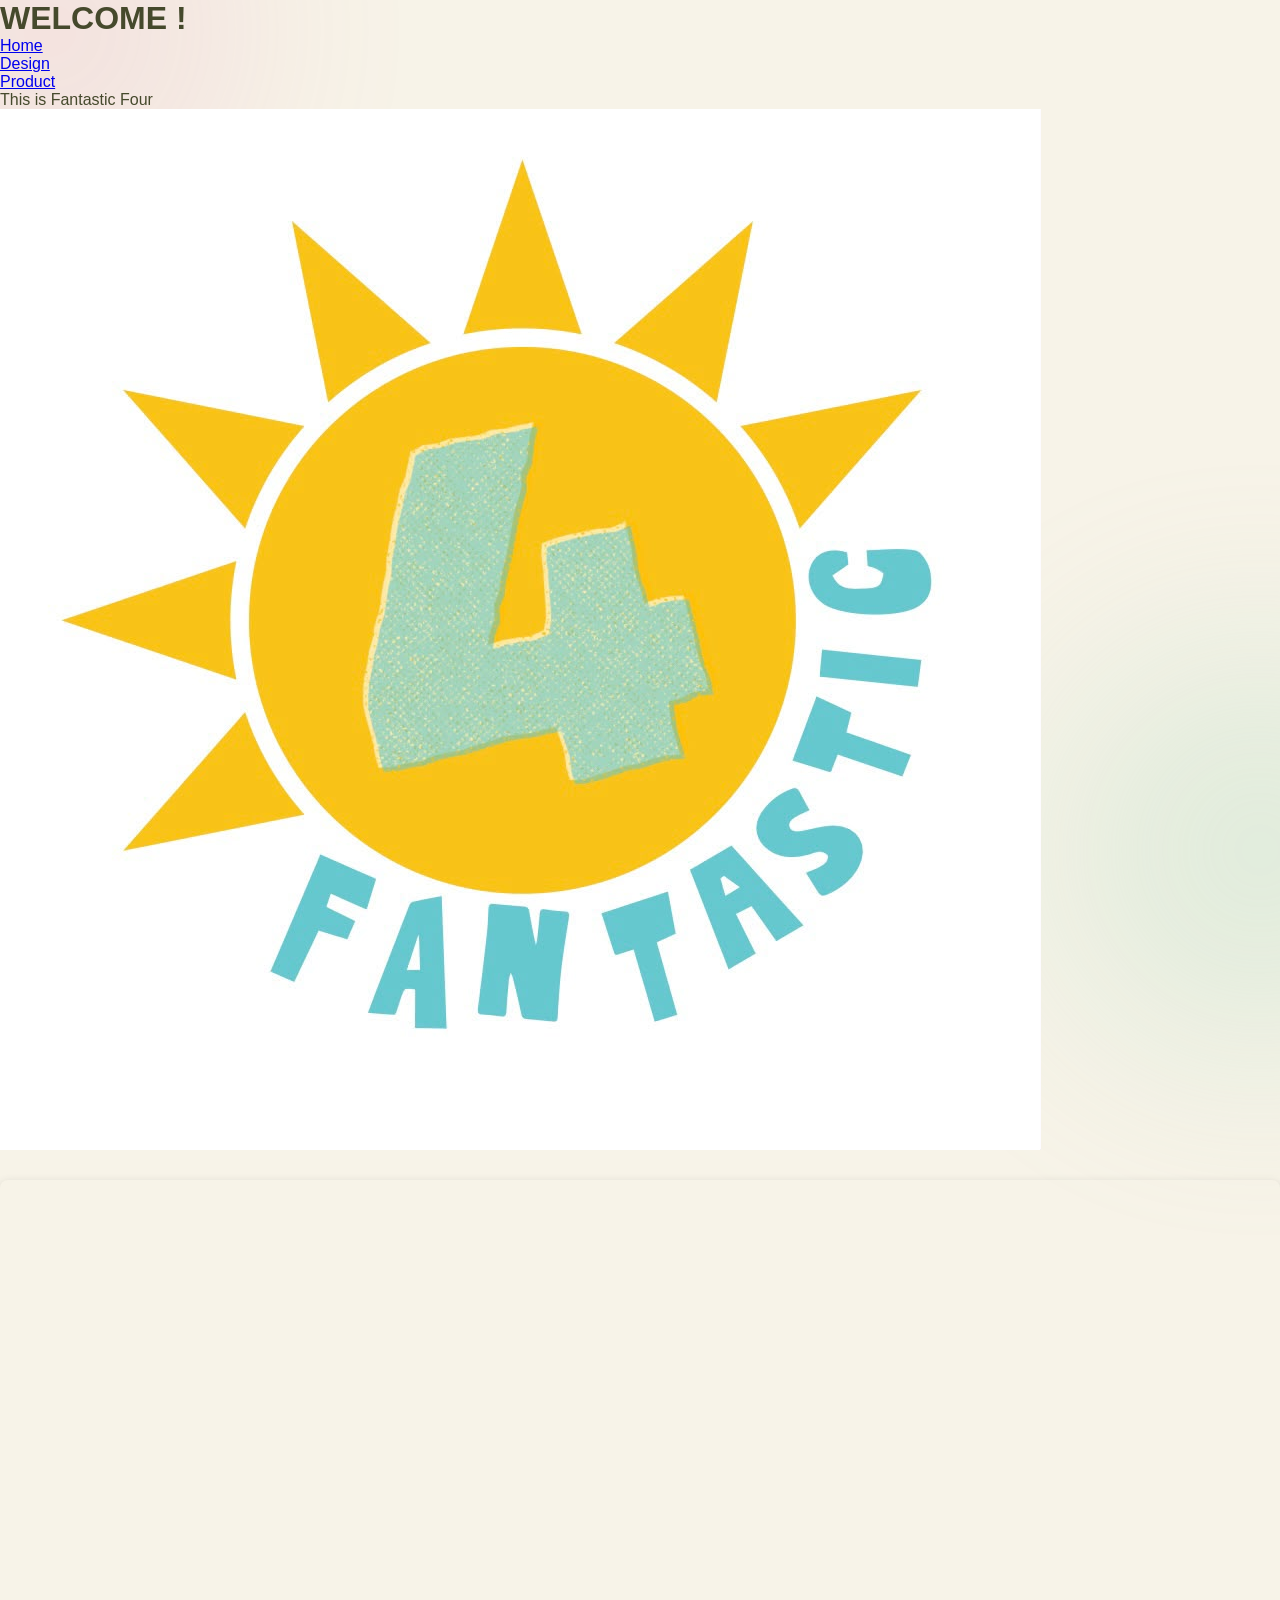
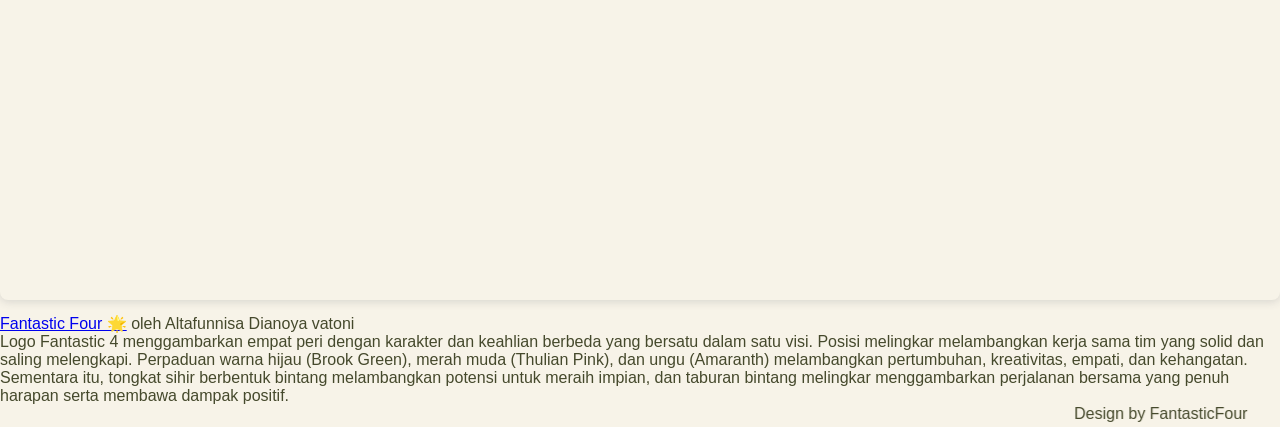
==== commit 68676c3a: "Update about.html" ====
--- a/about.html
+++ b/about.html
@@ -1,59 +1,34 @@
 <!DOCTYPE html>
 <html lang="en">
-<head>
-  <meta charset="UTF-8">
-  <meta name="viewport" content="width=device-width, initial-scale=1.0">
-  <title>About Us | Fantastic Four</title>
-  <link rel="stylesheet" href="style.css">
-</head>
-<body>
-  <header class="site-header">
-    <a class="brand" href="index.html">✦ fantastic four</a>
-    <nav class="nav-pills">
-      <a class="nav-pill" href="index.html">HOME</a>
-      <a class="nav-pill active" href="about.html">ABOUT</a>
-      <a class="nav-pill" href="design.html">DESIGN</a>
-      <a class="nav-pill" href="product.html">PRODUCT</a>
-    </nav>
-  </header>
-
-  <main class="section-wrap intro-section">
-    <p class="eyebrow">GET TO KNOW US</p>
-    <h1>Meet our <span>fairyland.</span></h1>
-
-    <!-- P1: TULIS PERKENALAN FANTASTIC FOUR -->
-    <p class="section-description">
-      Fantastic Four is a creative team that brings imagination to life through unique ideas and meaningful creations.
-    </p>
-
-    <div class="value-grid">
-      <article class="value-card pink-card">
-        <span class="value-icon">♡</span>
-        <h3>Made with Love</h3>
-        <!-- P2: TULIS FILOSOFI PERTAMA -->
-        <p>Every creation is made with care, passion, and love.</p>
-      </article>
-
-      <article class="value-card green-card">
-        <span class="value-icon">✿</span>
-        <h3>Teamwork</h3>
-        <!-- P3: TULIS FILOSOFI KERJA SAMA -->
-        <p>We believe great things happen when everyone works together.</p>
-      </article>
-
-      <article class="value-card olive-card">
-        <span class="value-icon">✧</span>
-        <h3>Creativity</h3>
-        <!-- P4: TULIS FILOSOFI KREATIVITAS -->
-        <p>We turn simple ideas into something special and memorable.</p>
-      </article>
-    </div>
-  </main>
-
-  <footer class="site-footer">
-    <a class="footer-brand" href="index.html">✦ fantastic four</a>
-    <p>Thanks for visiting our little world!</p>
-    <a class="back-to-top" href="index.html">BACK HOME ↑</a>
-  </footer>
-</body>
+  <head>
+    <meta charset="UTF-8">
+    <link rel="stylesheet" href="./style.css">
+    <meta name="viewport" content="width=device-width, initial-scale=1.0">
+    <title>Pen</title>
+  </head>
+  <body>
+    <h1> WELCOME ! </h1>
+    <ul>
+      <li><a href="index.html">Home</a></li>
+       <li><a href="design.html">Design</a></li>
+       <li><a href="about.html">Product</a></li>
+    </ul>
+    
+    <p>This is Fantastic Four </p>
+    <img src ="IMG_0715.jpeg" alt ="Foto profile">
+ <div style="position: relative; width: 100%; height: 0; padding-top: 56.2500%;
+ padding-bottom: 0; box-shadow: 0 2px 8px 0 rgba(63,69,81,0.16); margin-top: 1.6em; margin-bottom: 0.9em; overflow: hidden;
+ border-radius: 8px; will-change: transform;">
+  <iframe loading="lazy" style="position: absolute; width: 100%; height: 100%; top: 0; left: 0; border: none; padding: 0;margin: 0;"
+    src="https://www.canva.com/design/DAHXb9dhhy8/lVKcqsrmp7_TmIQA3UK9Pg/view?embed" allowfullscreen="allowfullscreen" allow="fullscreen">
+  </iframe>
+</div>
+<a href="https:&#x2F;&#x2F;www.canva.com&#x2F;design&#x2F;DAHXb9dhhy8&#x2F;lVKcqsrmp7_TmIQA3UK9Pg&#x2F;view?utm_content=DAHXb9dhhy8&amp;utm_campaign=designshare&amp;utm_medium=embeds&amp;utm_source=link" target="_blank" rel="noopener">Fantastic Four 🌟</a> oleh Altafunnisa Dianoya vatoni
+    
+    <p> Logo Fantastic 4 menggambarkan empat peri dengan karakter dan keahlian berbeda yang bersatu dalam satu visi.
+      Posisi melingkar melambangkan kerja sama tim yang solid dan saling melengkapi.
+      Perpaduan warna hijau (Brook Green), merah muda (Thulian Pink), dan ungu (Amaranth) melambangkan pertumbuhan, kreativitas, empati, dan kehangatan.
+      Sementara itu, tongkat sihir berbentuk bintang melambangkan potensi untuk meraih impian, dan taburan bintang melingkar menggambarkan perjalanan bersama yang penuh harapan serta membawa dampak positif.</p>
+    <marquee> Design by FantasticFour </marquee>
+  </body>
 </html>
--- a/style.css
+++ b/style.css
@@ -71,7 +71,13 @@
     pointer-events: none;
     z-index: -1;
 }
-
+.container{
+   max-width: 800px;
+   margin: 30px auto;
+   border: 5px solid #68450D;
+   border-radius: 10px;
+   padding: 20px;
+}
 
 /* FLOATING SPARKLES */
 
